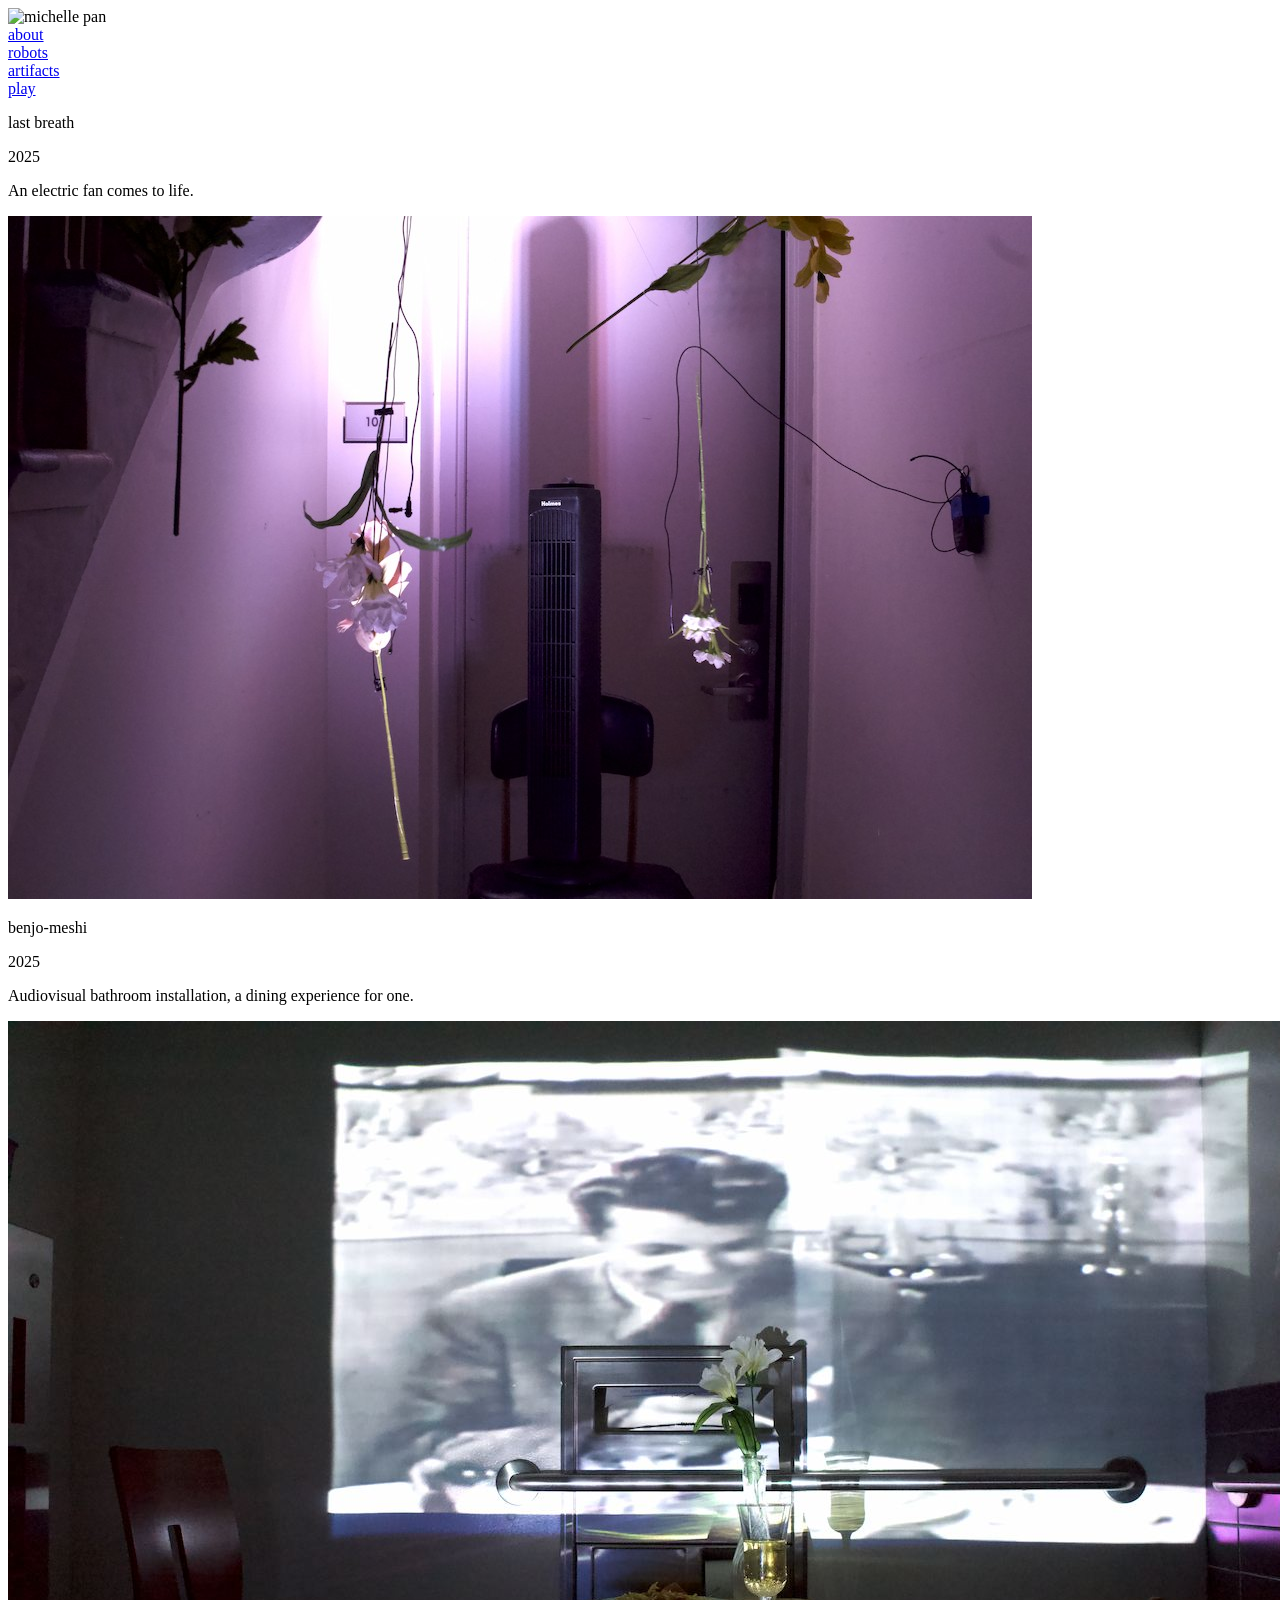
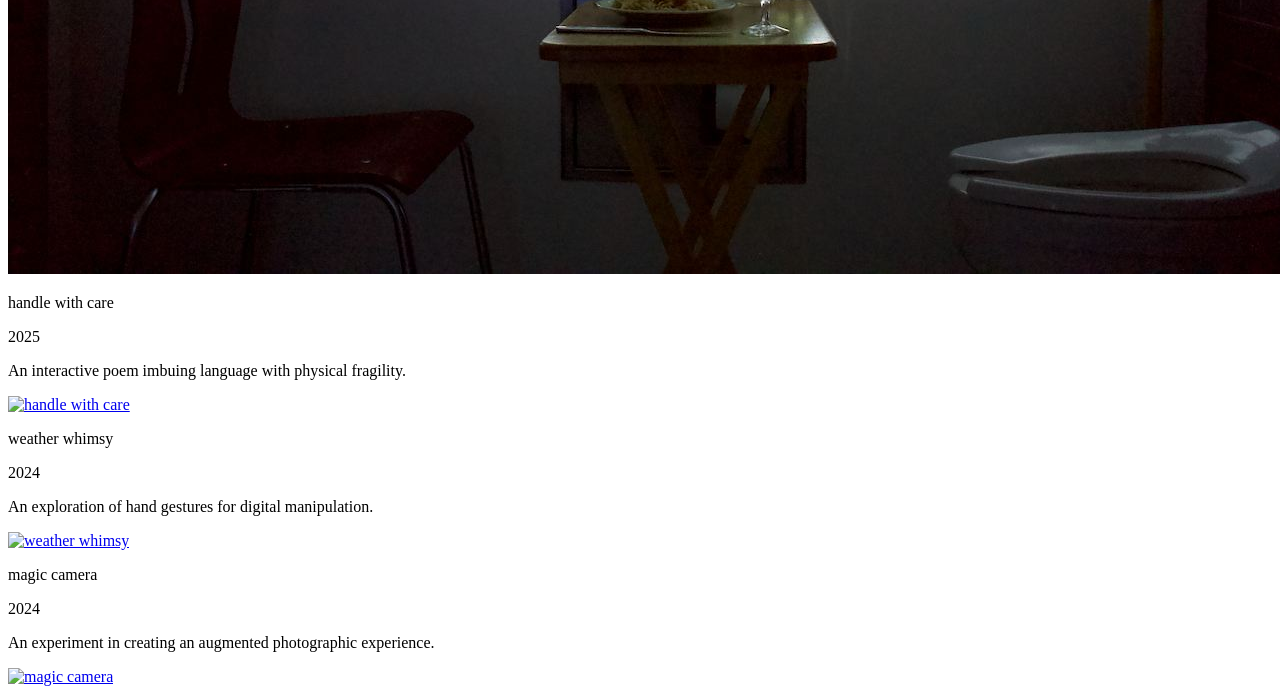
==== artifacts.html @ 30442d81 "Deploy from e8d2493bb4d7d0f6febb4492b449b61fef6c39e6 michelllepan/michelle.computer@e8d2493bb4d7d0f6" ====
<!DOCTYPE html>
<html lang="en-US">
  <head>
    <meta name="viewport" content="width=device-width, initial-scale=1">
    <meta charset="utf-8">
    <title>michelle pan</title>
    <link rel="icon" type="image/svg+xml" href="/assets/images/mp.svg">
    <link rel="stylesheet" href="https://use.typekit.net/omz0idg.css">
    <link rel="stylesheet" href="/assets/css/main.css">
    <!-- Google tag (gtag.js) -->
    <script async src="https://www.googletagmanager.com/gtag/js?id=G-7YN2LJ770T"></script>
    <script>
        window.dataLayer = window.dataLayer || [];
        function gtag(){dataLayer.push(arguments);}
        gtag('js', new Date());

        gtag('config', 'G-7YN2LJ770T');
    </script>
  </head>
  <body>
    <div class="site-wrapper">
        <div class="site-content">
            <div class="sidebar">
    <img src="/assets/images/michelle-pan.svg" alt="michelle pan" class="michelle-pan">
    <div class="sidebar-link-wrapper">
        <a class="sidebar-link yellow-hover" href="/">about</a><br>
        <a class="sidebar-link green-hover" href="/robots">robots</a><br>
        <a class="sidebar-link blue-hover" href="/artifacts">artifacts</a><br>
        <a class="sidebar-link pink-hover" href="/play">play</a>
    </div>
</div>
            <div class="work-content">
    <div class="work-feed">
        
        
        <div class="snippet-wrapper">
    <div class="snippet-header">
        <p class="snippet-title">last breath</p>
        <p class="snippet-date">2025</p>
    </div>
    <p class="snippet-description">An electric fan comes to life.</p>
    <a href="/last-breath" target="_blank">
        <img class="snippet-image" src="/assets/images/breath/cover.jpg" alt="last breath" loading="lazy">
    </a>
</div>
        
        
        
        
        
        <div class="snippet-wrapper">
    <div class="snippet-header">
        <p class="snippet-title">benjo-meshi</p>
        <p class="snippet-date">2025</p>
    </div>
    <p class="snippet-description">Audiovisual bathroom installation, a dining experience for one.</p>
    <a href="/benjo-meshi" target="_blank">
        <img class="snippet-image" src="/assets/images/benjo/cover.jpg" alt="benjo-meshi" loading="lazy">
    </a>
</div>
        
        
        
        
        
        
        
        <div class="snippet-wrapper">
    <div class="snippet-header">
        <p class="snippet-title">handle with care</p>
        <p class="snippet-date">2025</p>
    </div>
    <p class="snippet-description">An interactive poem imbuing language with physical fragility.</p>
    <a href="/handle-with-care" target="_blank">
        <img class="snippet-image" src="/assets/images/handle/cover.jpg" alt="handle with care" loading="lazy">
    </a>
</div>
        
        
        
        
        
        <div class="snippet-wrapper">
    <div class="snippet-header">
        <p class="snippet-title">weather whimsy</p>
        <p class="snippet-date">2024</p>
    </div>
    <p class="snippet-description">An exploration of hand gestures for digital manipulation.</p>
    <a href="/weather-whimsy" target="_blank">
        <img class="snippet-image" src="/assets/images/weather/cover.jpg" alt="weather whimsy" loading="lazy">
    </a>
</div>
        
        
        
        <div class="snippet-wrapper">
    <div class="snippet-header">
        <p class="snippet-title">magic camera</p>
        <p class="snippet-date">2024</p>
    </div>
    <p class="snippet-description">An experiment in creating an augmented photographic experience.</p>
    <a href="/magic-camera" target="_blank">
        <img class="snippet-image" src="/assets/images/magic/cover.jpg" alt="magic camera" loading="lazy">
    </a>
</div>
        
        
    </div>
</div>
        </div>
    </div>
    
    <script>
        (function() {
            let mouseX = 0;
            let mouseY = 0;
            let hoveredImage = null;
            let centeredImage = null;
            const snippetImages = document.querySelectorAll('.snippet-image');
            
            // Check if we're on mobile (matching the CSS media query at 700px)
            function isMobile() {
                return window.innerWidth <= 700;
            }
            
            // Check if an image is centered in the viewport
            function checkCenteredImages() {
                if (!isMobile()) {
                    // On desktop, don't manage centered state
                    return;
                }
                
                const viewportHeight = window.innerHeight;
                const viewportCenter = viewportHeight / 2;
                const threshold = viewportHeight * 0.15; // 15% of viewport height tolerance
                
                let newCenteredImage = null;
                let minDistance = Infinity;
                
                snippetImages.forEach(function(image) {
                    const rect = image.getBoundingClientRect();
                    const imageCenter = rect.top + (rect.height / 2);
                    const distanceFromCenter = Math.abs(imageCenter - viewportCenter);
                    
                    // Check if image is in viewport and center is close to viewport center
                    if (rect.top < viewportHeight && rect.bottom > 0 && distanceFromCenter < threshold) {
                        if (distanceFromCenter < minDistance) {
                            minDistance = distanceFromCenter;
                            newCenteredImage = image;
                        }
                    }
                });
                
                // Update centered image
                if (centeredImage !== newCenteredImage) {
                    // Remove hover from previously centered image (unless it's mouse-hovered)
                    if (centeredImage && centeredImage !== hoveredImage) {
                        centeredImage.classList.remove('hover');
                    }
                    // Add hover to newly centered image
                    if (newCenteredImage) {
                        newCenteredImage.classList.add('hover');
                    }
                    centeredImage = newCenteredImage;
                }
            }
            
            // Track mouse position (for desktop)
            document.addEventListener('mousemove', function(e) {
                if (isMobile()) {
                    // On mobile, don't track mouse for hover
                    return;
                }
                mouseX = e.clientX;
                mouseY = e.clientY;
                updateHoverState();
            });
            
            // Update hover state during scroll
            let scrollTimeout;
            let rafId = null;
            window.addEventListener('scroll', function() {
                clearTimeout(scrollTimeout);
                
                if (isMobile()) {
                    // On mobile, use requestAnimationFrame for smooth centered image detection
                    if (rafId === null) {
                        rafId = requestAnimationFrame(function() {
                            checkCenteredImages();
                            rafId = null;
                        });
                    }
                } else {
                    // On desktop, update hover state based on mouse position
                    updateHoverState();
                    // Also check after scroll ends
                    scrollTimeout = setTimeout(updateHoverState, 50);
                }
            }, { passive: true });
            
            function updateHoverState() {
                if (isMobile()) {
                    // On mobile, hover is managed by centered images
                    return;
                }
                
                // Find element at mouse position
                const elementAtPoint = document.elementFromPoint(mouseX, mouseY);
                const imageUnderMouse = elementAtPoint ? elementAtPoint.closest('.snippet-image') : null;
                
                // Remove hover from previously hovered image
                if (hoveredImage && hoveredImage !== imageUnderMouse) {
                    hoveredImage.classList.remove('hover');
                    hoveredImage = null;
                }
                
                // Add hover to current image if it exists
                if (imageUnderMouse) {
                    imageUnderMouse.classList.add('hover');
                    hoveredImage = imageUnderMouse;
                }
            }
            
            // Use Intersection Observer to optimize - only check images that are in viewport
            if ('IntersectionObserver' in window) {
                const observer = new IntersectionObserver(function(entries) {
                    entries.forEach(function(entry) {
                        // If image leaves viewport, clean up hover state
                        if (!entry.isIntersecting) {
                            if (isMobile()) {
                                // On mobile, if this was the centered image, clear it
                                if (entry.target === centeredImage) {
                                    entry.target.classList.remove('hover');
                                    centeredImage = null;
                                }
                            } else {
                                // On desktop, if this was the hovered image, clear it
                                if (entry.target === hoveredImage) {
                                    entry.target.classList.remove('hover');
                                    hoveredImage = null;
                                }
                            }
                        }
                    });
                }, {
                    root: null,
                    rootMargin: '0px',
                    threshold: 0
                });
                
                // Observe all snippet images
                snippetImages.forEach(function(image) {
                    observer.observe(image);
                });
            }
            
            // Clean up hover state on mouse leave (desktop only)
            document.addEventListener('mouseleave', function() {
                if (!isMobile() && hoveredImage) {
                    hoveredImage.classList.remove('hover');
                    hoveredImage = null;
                }
            });
            
            // Handle window resize to switch between mobile/desktop modes
            let resizeTimeout;
            window.addEventListener('resize', function() {
                clearTimeout(resizeTimeout);
                resizeTimeout = setTimeout(function() {
                    if (isMobile()) {
                        // Switch to mobile mode - check centered images
                        checkCenteredImages();
                        // Clear mouse-based hover
                        if (hoveredImage) {
                            hoveredImage.classList.remove('hover');
                            hoveredImage = null;
                        }
                    } else {
                        // Switch to desktop mode - clear centered image hover
                        if (centeredImage) {
                            centeredImage.classList.remove('hover');
                            centeredImage = null;
                        }
                    }
                }, 100);
            }, { passive: true });
            
            // Initial check for centered images on mobile
            if (isMobile()) {
                checkCenteredImages();
            }
        })();
        
        // Handle audio playback on tower-wrapper click
        (function() {
            const towerWrappers = document.querySelectorAll('.tower-wrapper');
            let audioUnlocked = false;
            
            // Unlock audio on first user interaction
            function unlockAudio() {
                if (audioUnlocked) return;
                audioUnlocked = true;
                
                // Create a silent audio context to unlock audio on first interaction
                // This is more efficient than loading an actual audio file
                try {
                    const audioContext = new (window.AudioContext || window.webkitAudioContext)();
                    const oscillator = audioContext.createOscillator();
                    const gainNode = audioContext.createGain();
                    gainNode.gain.value = 0;
                    oscillator.connect(gainNode);
                    gainNode.connect(audioContext.destination);
                    oscillator.start();
                    oscillator.stop(audioContext.currentTime + 0.001);
                } catch (e) {
                    // Fallback: silently handle if AudioContext is not supported
                }
            }
            
            // Listen for user interactions to unlock audio
            ['click', 'touchstart', 'keydown'].forEach(function(eventType) {
                document.addEventListener(eventType, unlockAudio, { once: true, passive: true });
            });
            
            // Set up click handlers - sounds will overlap and continue playing
            towerWrappers.forEach(function(wrapper) {
                wrapper.addEventListener('click', function() {
                    const audioSrc = wrapper.getAttribute('data-audio');
                    if (!audioSrc) return;
                    
                    // Unlock audio if not already unlocked
                    if (!audioUnlocked) {
                        unlockAudio();
                    }
                    
                    // Create a new audio instance for each play so sounds can overlap
                    // Audio will load on-demand when play() is called
                    const newAudio = new Audio();
                    newAudio.src = audioSrc;
                    newAudio.volume = 0.2; // Play at 20% volume
                    
                    // Add error handling
                    newAudio.addEventListener('error', function(e) {
                        console.error('Audio loading error for', audioSrc, e);
                    });
                    
                    // Play this audio - it will continue until it finishes
                    // The audio will load and play independently, allowing overlaps
                    newAudio.play().then(function() {
                        console.log('Audio playing:', audioSrc);
                    }).catch(function(error) {
                        console.error('Audio play failed:', error, 'for', audioSrc);
                        // If it's a loading issue, wait for the audio to be ready
                        newAudio.addEventListener('canplay', function() {
                            newAudio.play().catch(function(err) {
                                console.error('Retry play failed:', err);
                            });
                        }, { once: true });
                        // Trigger load
                        newAudio.load();
                    });
                });
            });
        })();
    </script>
  </body>
</html>
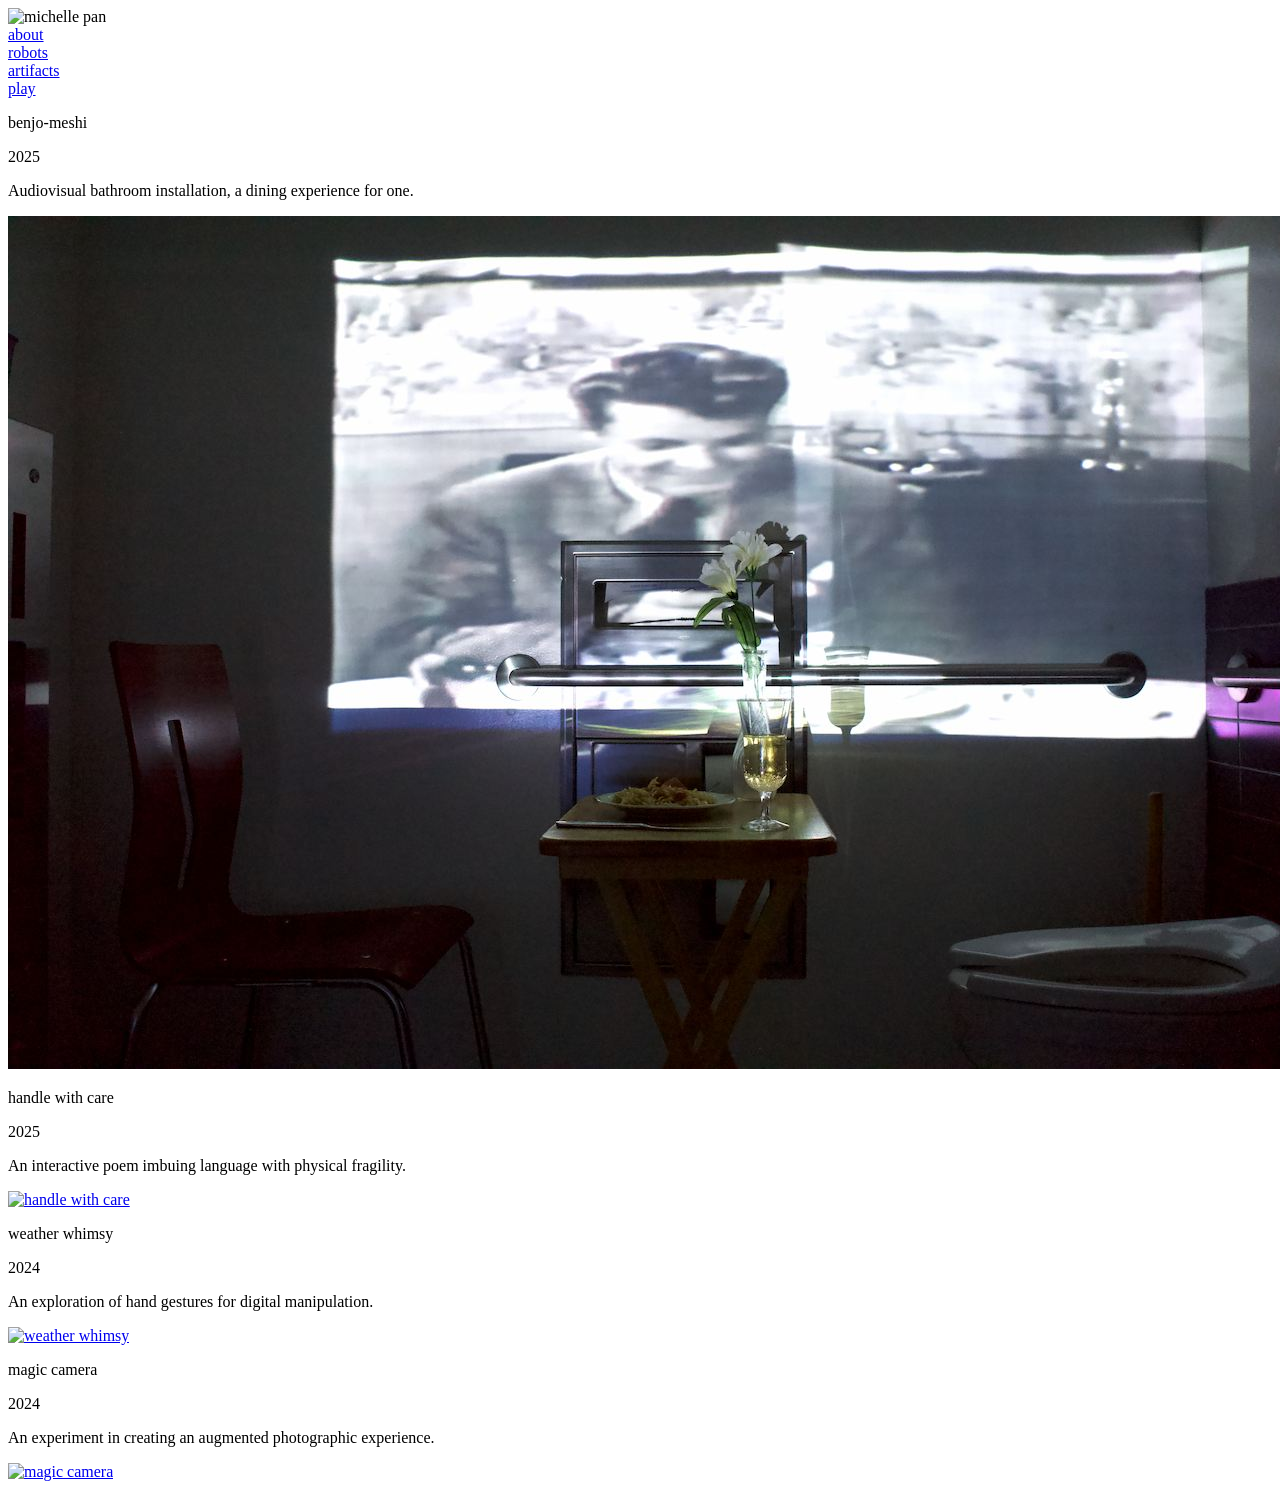
==== commit 0db8b3c9: "Deploy from 1230ed31bfb8830bdc88db1e088866d42df859c2 michelllepan/michelle.computer@1230ed31bfb8830b" ====
--- a/artifacts.html
+++ b/artifacts.html
@@ -5,6 +5,7 @@
     <meta charset="utf-8">
     <title>michelle pan</title>
     <link rel="icon" type="image/svg+xml" href="/assets/images/mp.svg">
+    <link rel="icon" type="image/x-icon" href="/assets/images/mp.ico">
     <link rel="stylesheet" href="https://use.typekit.net/omz0idg.css">
     <link rel="stylesheet" href="/assets/css/main.css">
     <!-- Google tag (gtag.js) -->
@@ -31,19 +32,6 @@
 </div>
             <div class="work-content">
     <div class="work-feed">
-        
-        
-        <div class="snippet-wrapper">
-    <div class="snippet-header">
-        <p class="snippet-title">last breath</p>
-        <p class="snippet-date">2025</p>
-    </div>
-    <p class="snippet-description">An electric fan comes to life.</p>
-    <a href="/last-breath" target="_blank">
-        <img class="snippet-image" src="/assets/images/breath/cover.jpg" alt="last breath" loading="lazy">
-    </a>
-</div>
-        
         
         
         
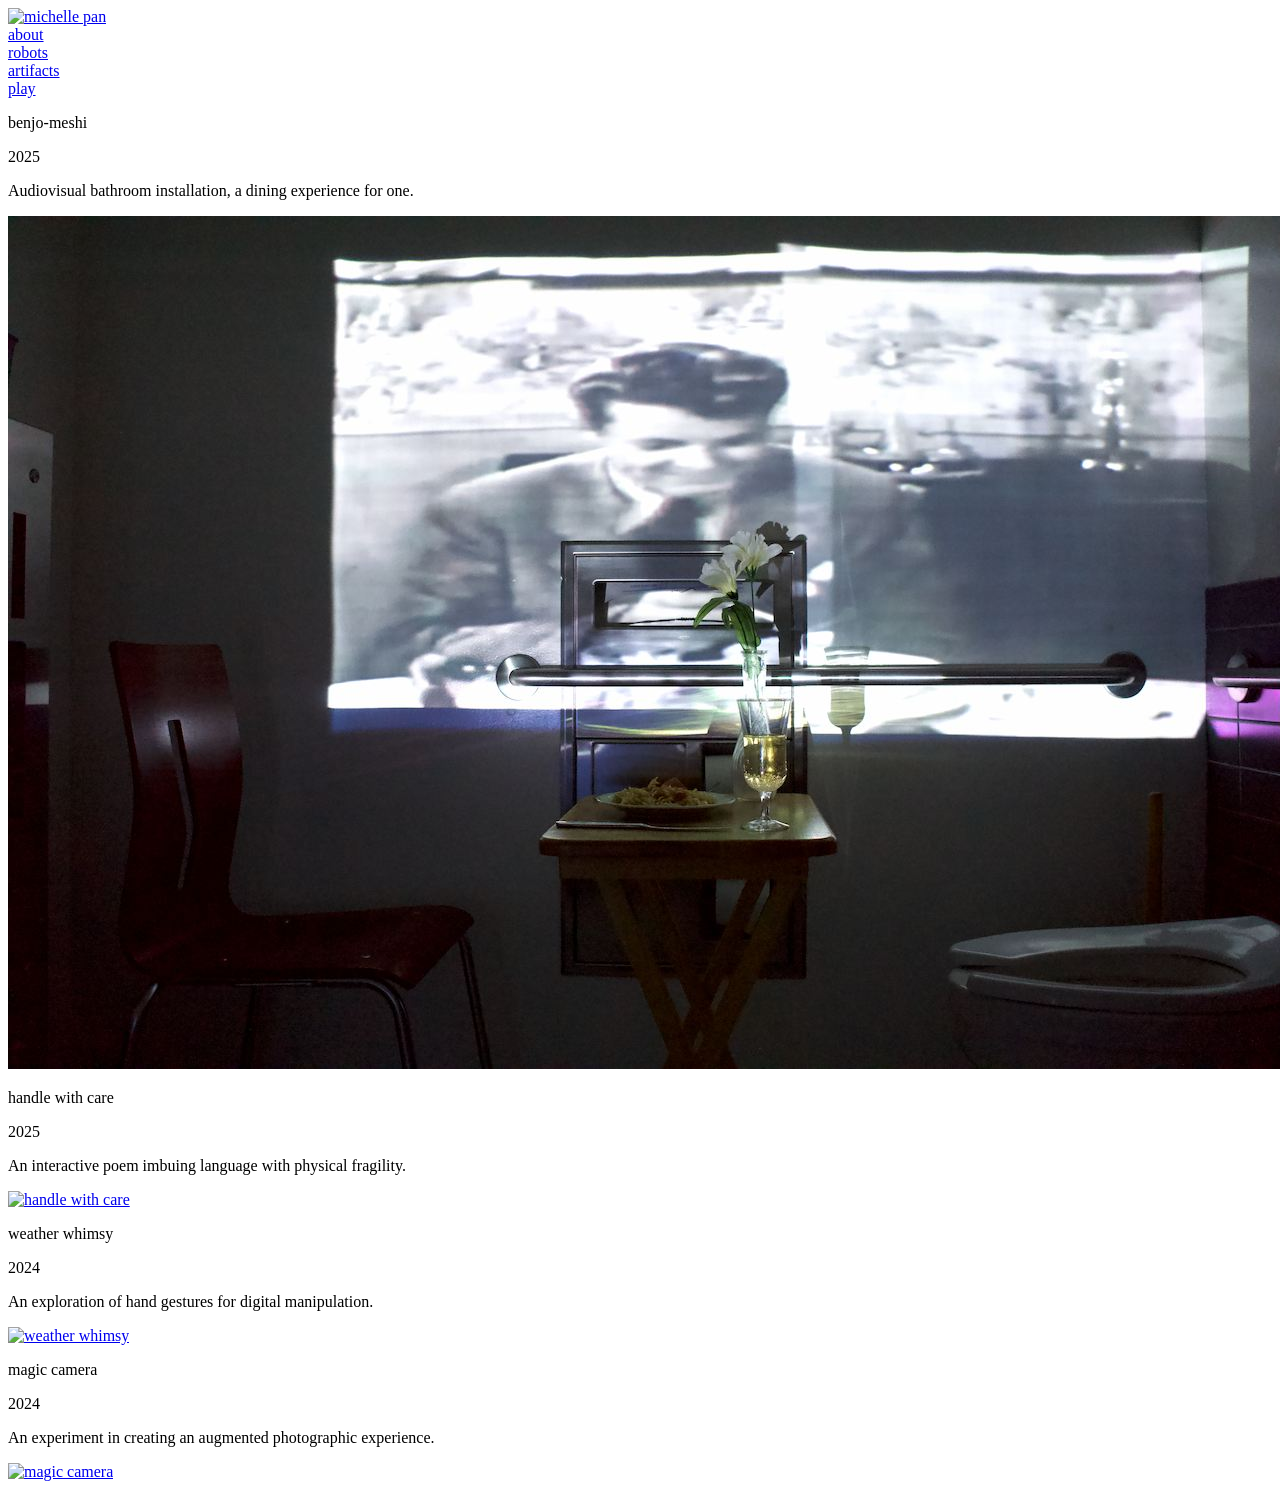
==== commit 9da0cfb1: "Deploy from ebeda0caa2cc8cd9abf7dee05ec9e7a17dc3d966 michelllepan/michelle.computer@ebeda0caa2cc8cd9" ====
--- a/artifacts.html
+++ b/artifacts.html
@@ -22,7 +22,7 @@
     <div class="site-wrapper">
         <div class="site-content">
             <div class="sidebar">
-    <img src="/assets/images/michelle-pan.svg" alt="michelle pan" class="michelle-pan">
+    <a href="/"><img src="/assets/images/michelle-pan.svg" alt="michelle pan" class="michelle-pan"></a>
     <div class="sidebar-link-wrapper">
         <a class="sidebar-link yellow-hover" href="/">about</a><br>
         <a class="sidebar-link green-hover" href="/robots">robots</a><br>
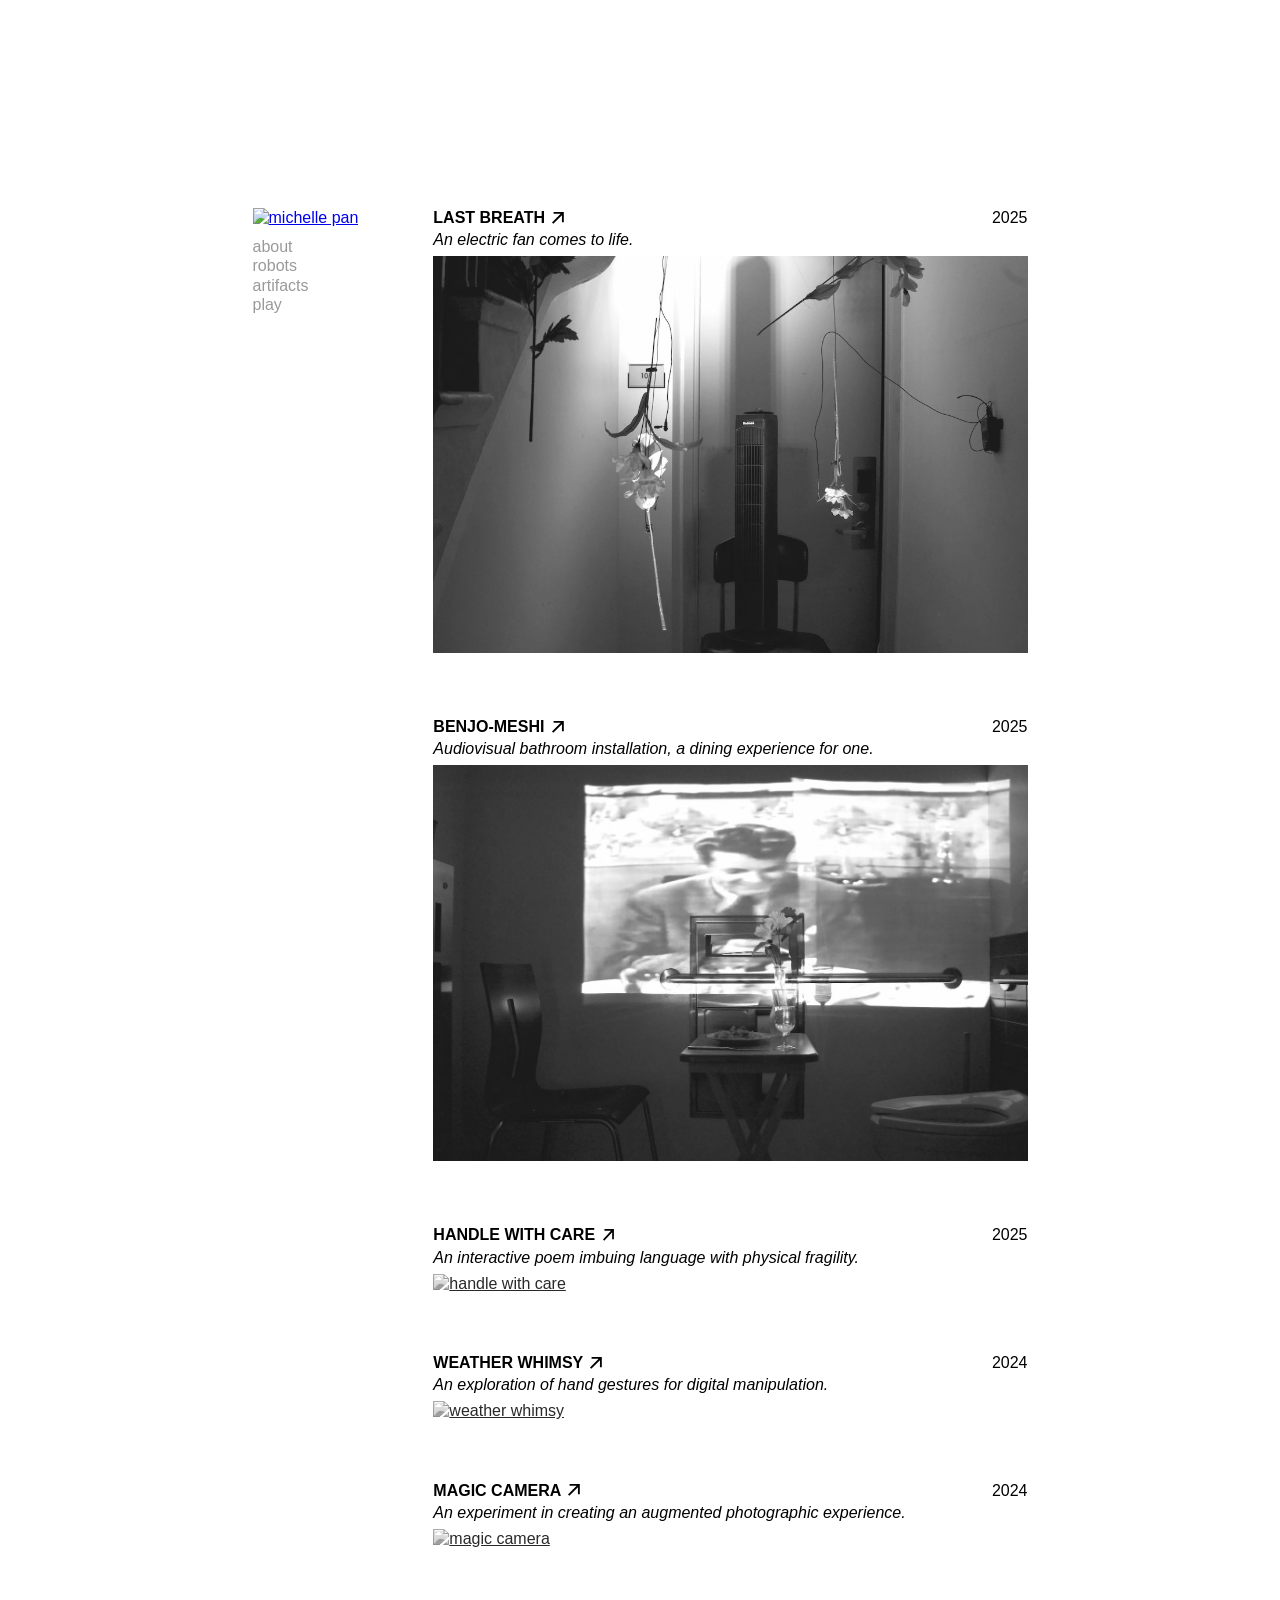
==== commit d151816b: "Deploy from e7614c2f171b9dc1b54f4a8e8bc02a6432c78faa michelllepan/michelle.computer@e7614c2f171b9dc1" ====
--- a/artifacts.html
+++ b/artifacts.html
@@ -34,11 +34,30 @@
     <div class="work-feed">
         
         
-        
-        
-        <div class="snippet-wrapper">
-    <div class="snippet-header">
-        <p class="snippet-title">benjo-meshi</p>
+        <div class="snippet-wrapper">
+    <div class="snippet-header">
+        <a href="/last-breath" target="_blank" class="snippet-title">
+            last breath
+            <img src="/assets/images/arrow.svg" alt="arrow" class="arrow-icon">
+        </a>
+        <p class="snippet-date">2025</p>
+    </div>
+    <p class="snippet-description">An electric fan comes to life.</p>
+    <a href="/last-breath" target="_blank">
+        <img class="snippet-image" src="/assets/images/breath/cover.jpg" alt="last breath" loading="lazy">
+    </a>
+</div>
+        
+        
+        
+        
+        
+        <div class="snippet-wrapper">
+    <div class="snippet-header">
+        <a href="/benjo-meshi" target="_blank" class="snippet-title">
+            benjo-meshi
+            <img src="/assets/images/arrow.svg" alt="arrow" class="arrow-icon">
+        </a>
         <p class="snippet-date">2025</p>
     </div>
     <p class="snippet-description">Audiovisual bathroom installation, a dining experience for one.</p>
@@ -55,7 +74,10 @@
         
         <div class="snippet-wrapper">
     <div class="snippet-header">
-        <p class="snippet-title">handle with care</p>
+        <a href="/handle-with-care" target="_blank" class="snippet-title">
+            handle with care
+            <img src="/assets/images/arrow.svg" alt="arrow" class="arrow-icon">
+        </a>
         <p class="snippet-date">2025</p>
     </div>
     <p class="snippet-description">An interactive poem imbuing language with physical fragility.</p>
@@ -70,7 +92,10 @@
         
         <div class="snippet-wrapper">
     <div class="snippet-header">
-        <p class="snippet-title">weather whimsy</p>
+        <a href="/weather-whimsy" target="_blank" class="snippet-title">
+            weather whimsy
+            <img src="/assets/images/arrow.svg" alt="arrow" class="arrow-icon">
+        </a>
         <p class="snippet-date">2024</p>
     </div>
     <p class="snippet-description">An exploration of hand gestures for digital manipulation.</p>
@@ -83,7 +108,10 @@
         
         <div class="snippet-wrapper">
     <div class="snippet-header">
-        <p class="snippet-title">magic camera</p>
+        <a href="/magic-camera" target="_blank" class="snippet-title">
+            magic camera
+            <img src="/assets/images/arrow.svg" alt="arrow" class="arrow-icon">
+        </a>
         <p class="snippet-date">2024</p>
     </div>
     <p class="snippet-description">An experiment in creating an augmented photographic experience.</p>
--- a/assets/css/main.css
+++ b/assets/css/main.css
@@ -0,0 +1,283 @@
+@import url("https://fonts.googleapis.com/css2?family=Noto+Serif:ital,wght@0,100..900;1,100..900&display=swap");
+body {
+  font-family: helvetica, sans-serif;
+  line-height: 1.2;
+}
+
+p {
+  margin-top: 0px;
+}
+
+.site-wrapper {
+  display: flex;
+  justify-content: center;
+  align-items: center;
+  height: 100%;
+  width: 100%;
+}
+
+.site-content {
+  display: flex;
+  gap: 75px;
+  width: 775px;
+  margin: 200px 40px 100px 40px;
+}
+
+.site-content > div:first-child {
+  flex: 0 0 auto;
+}
+
+.site-content > div:last-child {
+  flex: 1 1 0%;
+}
+
+.michelle-pan {
+  width: 120px;
+  margin-top: -10px;
+}
+
+.sidebar-link-wrapper {
+  margin-top: 10px;
+}
+
+.sidebar-link {
+  text-decoration: none;
+  color: #999;
+}
+
+.sidebar-link:hover {
+  color: #000;
+}
+
+.experience-item {
+  margin-top: 5px;
+}
+
+.entity-link {
+  text-decoration: underline;
+  text-decoration-color: #ccc;
+  text-underline-offset: 2px;
+  color: #000;
+}
+
+.social-wrapper {
+  list-style: none;
+  margin-top: 30px;
+  padding: 0;
+}
+
+.social-link {
+  display: inline-block;
+  text-decoration: none;
+  color: #999;
+}
+
+.social-link:hover {
+  color: #000;
+}
+
+.experience {
+  margin-top: 5px;
+}
+
+.work-feed {
+  display: flex;
+  flex-direction: column;
+  gap: 30px;
+}
+
+.arrow-icon {
+  height: 0.8em;
+  vertical-align: middle;
+  margin-left: 3px;
+  margin-bottom: 1px;
+}
+
+.snippet-wrapper {
+  margin-bottom: 30px;
+}
+
+.snippet-header {
+  display: flex;
+  justify-content: space-between;
+  align-items: center;
+}
+
+.snippet-title {
+  font-weight: 600;
+  text-transform: uppercase;
+  margin: 0px 0px;
+  text-decoration: none;
+  color: #000;
+}
+
+.snippet-title:hover {
+  cursor: pointer;
+}
+
+.snippet-date {
+  margin: 0px 0px;
+}
+
+.snippet-description {
+  font-style: italic;
+  margin-top: 3px;
+  margin-bottom: 7px;
+}
+
+.snippet-image {
+  width: 100%;
+  filter: grayscale(100%);
+  opacity: 0.9;
+  transition: filter 2s, opacity 2s;
+}
+
+.snippet-image:hover,
+.snippet-image.hover {
+  filter: none;
+  opacity: 1.5;
+  transition: filter 0s, opacity 0s;
+}
+
+.play {
+  font-family: "Noto Serif", serif;
+  font-style: italic;
+  font-size: 24px;
+  color: #bbb;
+  display: inline-block;
+  margin-bottom: 15px;
+  text-decoration: none;
+}
+
+.play-word {
+  font-weight: 800;
+}
+
+.blue-hover:hover {
+  color: #2584ac;
+  text-decoration-color: #2584ac;
+}
+
+.pink-hover:hover {
+  color: #b32076;
+  text-decoration-color: #b32076;
+}
+
+.yellow-hover:hover {
+  color: #dca40c;
+  text-decoration-color: #dca40c;
+}
+
+.purple-hover:hover {
+  color: #7e1aad;
+  text-decoration-color: #7e1aad;
+}
+
+.green-hover:hover {
+  color: #458a0c;
+  text-decoration-color: #458a0c;
+}
+
+.blue-highlight:hover {
+  text-decoration-color: rgba(37, 132, 172, 0.2);
+  background-color: rgba(37, 132, 172, 0.2);
+}
+
+.pink-highlight:hover {
+  text-decoration-color: rgba(179, 32, 118, 0.2);
+  background-color: rgba(179, 32, 118, 0.2);
+}
+
+.yellow-highlight:hover {
+  text-decoration-color: rgba(220, 164, 12, 0.2);
+  background-color: rgba(220, 164, 12, 0.2);
+}
+
+.purple-highlight:hover {
+  text-decoration-color: rgba(126, 26, 173, 0.2);
+  background-color: rgba(126, 26, 173, 0.2);
+}
+
+.green-highlight:hover {
+  text-decoration-color: rgba(69, 138, 12, 0.2);
+  background-color: rgba(69, 138, 12, 0.2);
+}
+
+.sidebar-link:not(:hover), .social-link:not(:hover), .entity-link:not(:hover), .play:not(:hover) {
+  transition: filter 2s, opacity 2s, color 2s, text-decoration 2s, text-decoration-color 2s, background-color 2s;
+}
+
+.caption {
+  margin-top: 10px;
+  font-size: 12px;
+  color: #666;
+  text-align: center;
+}
+
+.tower-row {
+  display: flex;
+  flex-direction: row;
+  justify-content: center;
+  align-items: end;
+  flex-wrap: wrap;
+  row-gap: 0px;
+  margin-top: 20px;
+  gap: 20px;
+  width: 100%;
+  max-width: 100%;
+}
+
+.tower-wrapper {
+  display: flex;
+  flex-direction: column;
+  justify-content: center;
+  align-items: center;
+  flex-wrap: wrap;
+  flex: 0 1 auto;
+  min-width: 0;
+  max-width: 100%;
+}
+
+.tower-wrapper img {
+  max-height: 200px;
+  vertical-align: middle;
+}
+
+.tower-wrapper:hover {
+  cursor: pointer;
+}
+
+@media (max-width: 1175px) {
+  .site-content {
+    margin: 17vw 40px 100px 40px;
+  }
+}
+@media (max-width: 700px) {
+  .site-content {
+    flex-direction: column;
+    width: 100%;
+    gap: 30px;
+    margin: 70px 35px 100px 35px;
+  }
+  .sidebar {
+    display: flex;
+    flex-direction: row;
+    justify-content: space-between;
+    align-items: flex-start;
+    margin-bottom: 12px;
+  }
+  .sidebar-link-wrapper {
+    text-align: right;
+    margin-top: 0px;
+  }
+  .tower-row {
+    align-items: center;
+    gap: 15px;
+    margin-top: 10px;
+  }
+  .tower-wrapper img {
+    max-height: 200px;
+  }
+}
+
+/*# sourceMappingURL=main.css.map */
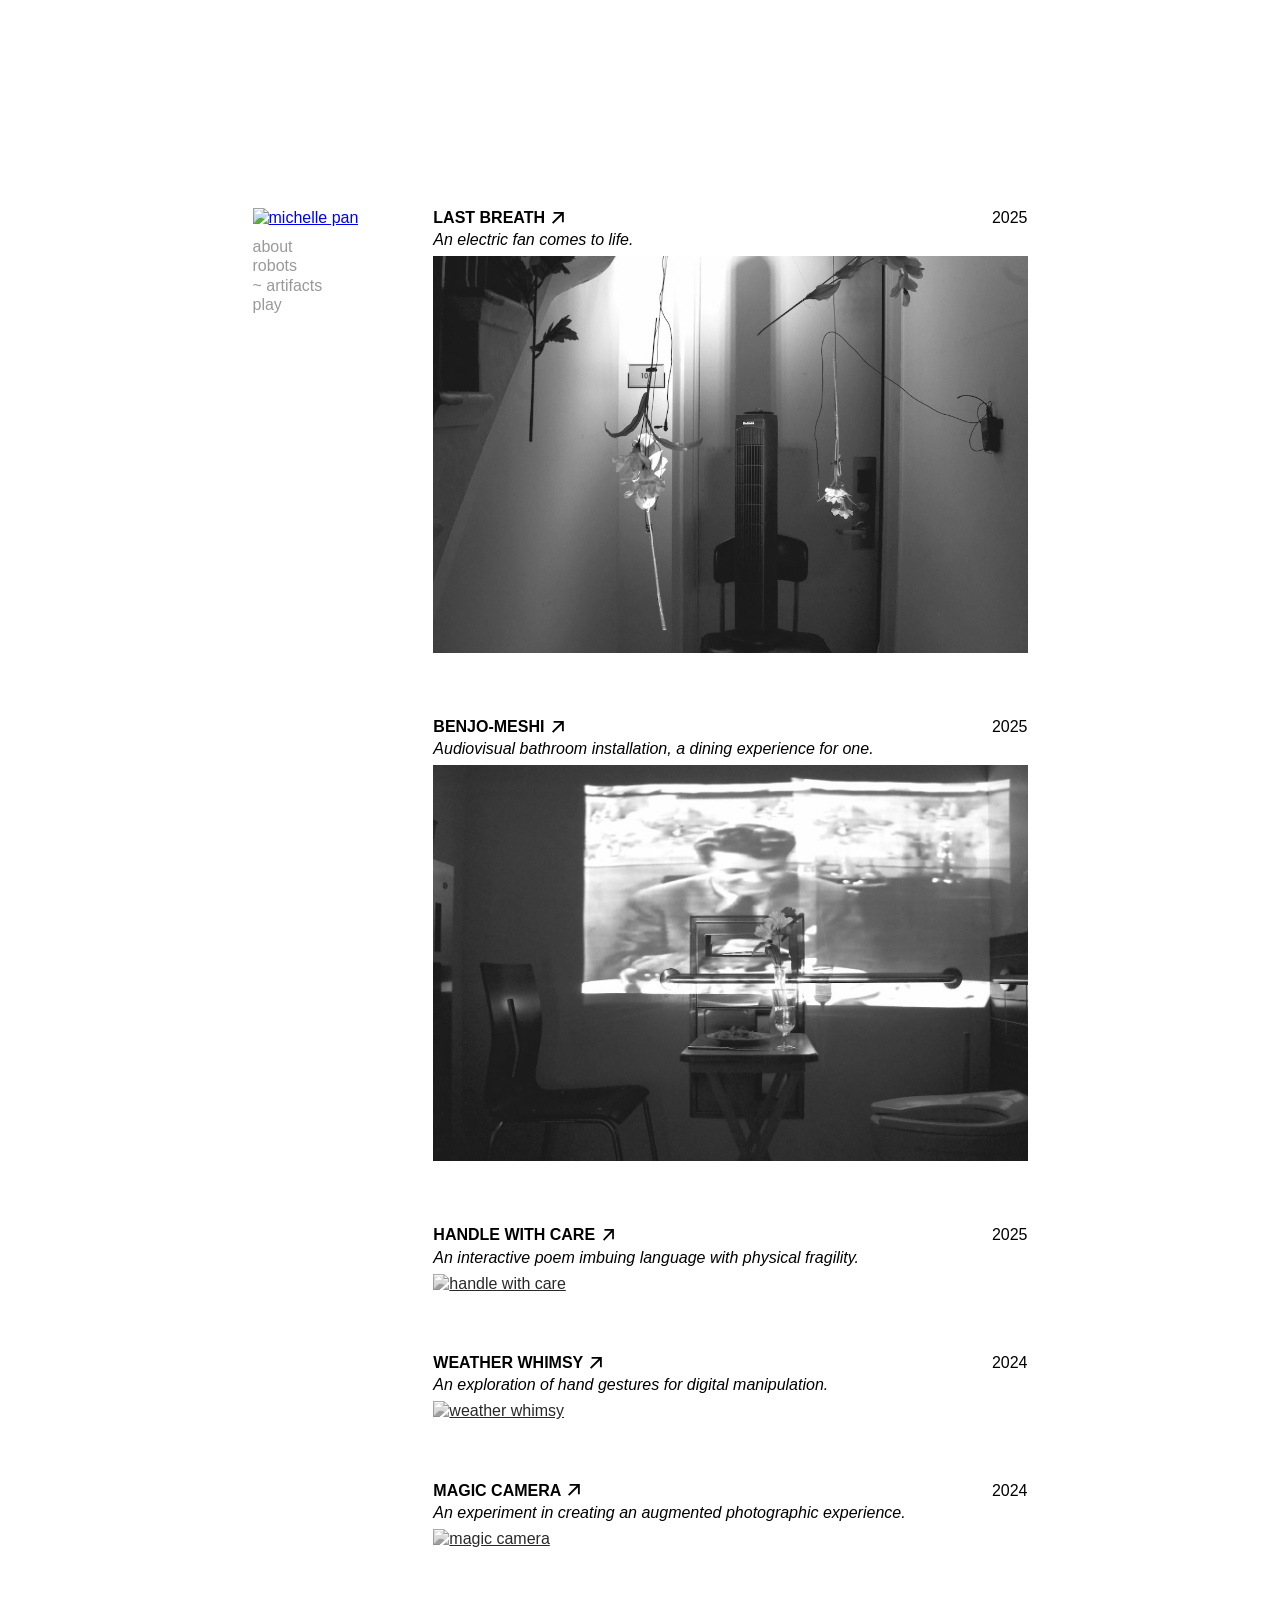
==== commit f6e47bac: "Deploy from df66a57f747abbcf922ea4d51e4a03fed0069110 michelllepan/michelle.computer@df66a57f747abbcf" ====
--- a/artifacts.html
+++ b/artifacts.html
@@ -26,7 +26,7 @@
     <div class="sidebar-link-wrapper">
         <a class="sidebar-link yellow-hover" href="/">about</a><br>
         <a class="sidebar-link green-hover" href="/robots">robots</a><br>
-        <a class="sidebar-link blue-hover" href="/artifacts">artifacts</a><br>
+        <a class="sidebar-link blue-hover" href="/artifacts">~ artifacts</a><br>
         <a class="sidebar-link pink-hover" href="/play">play</a>
     </div>
 </div>
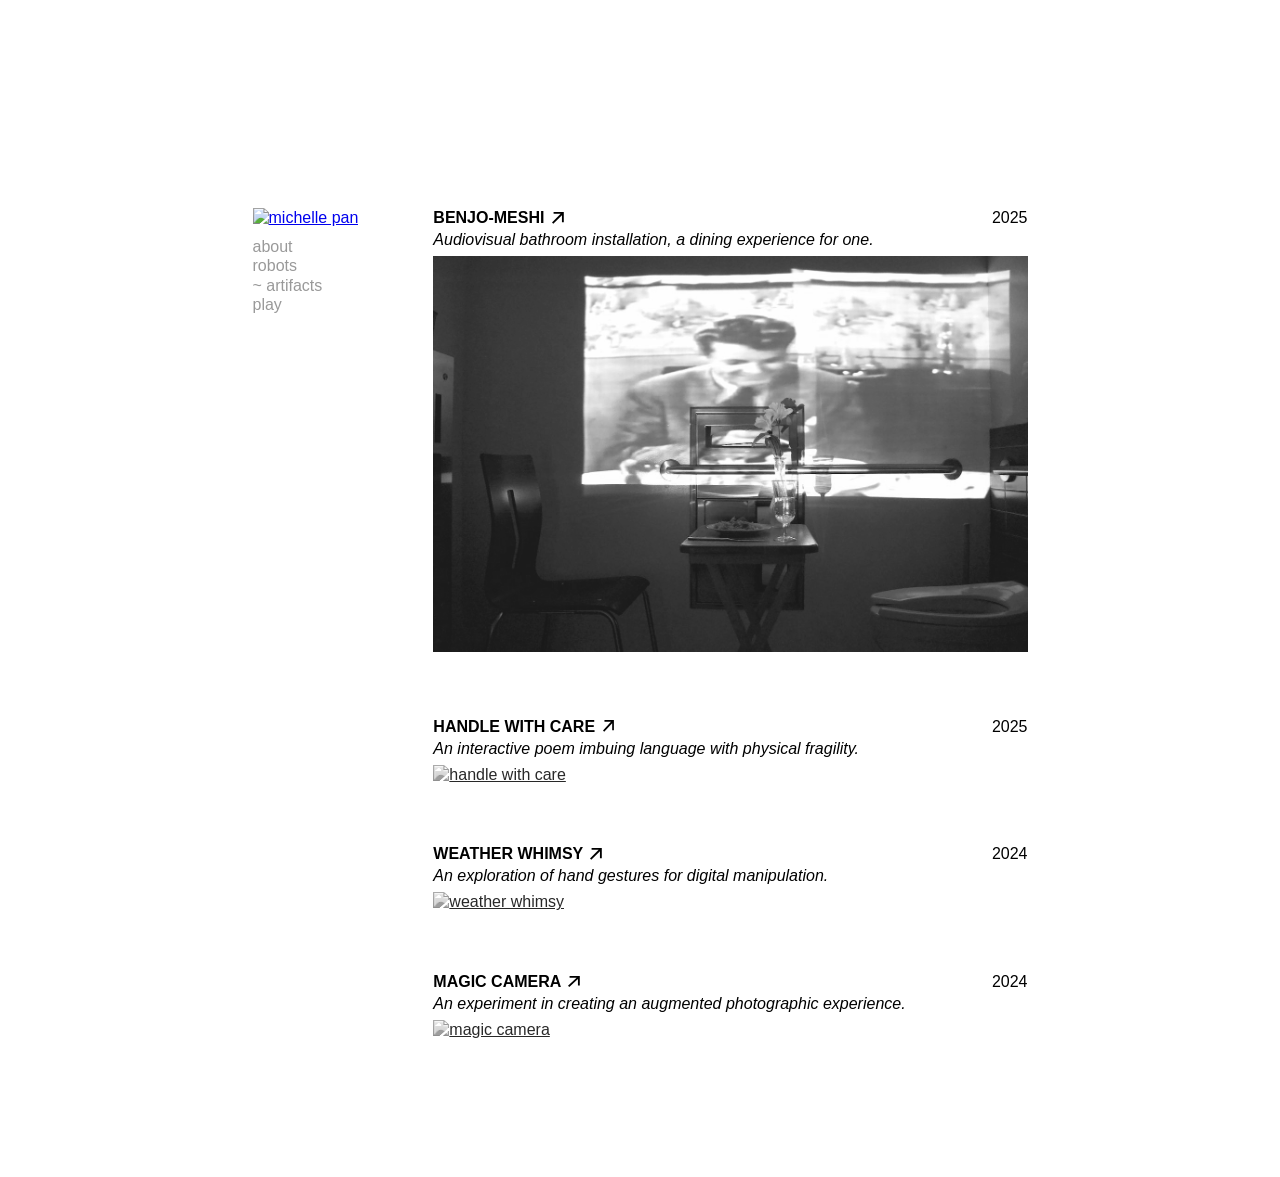
==== commit fed13516: "Deploy from eed7ad110f657de905617bf43cb1f50b7bbe72f9 michelllepan/michelle.computer@eed7ad110f657de9" ====
--- a/artifacts.html
+++ b/artifacts.html
@@ -34,20 +34,6 @@
     <div class="work-feed">
         
         
-        <div class="snippet-wrapper">
-    <div class="snippet-header">
-        <a href="/last-breath" target="_blank" class="snippet-title">
-            last breath
-            <img src="/assets/images/arrow.svg" alt="arrow" class="arrow-icon">
-        </a>
-        <p class="snippet-date">2025</p>
-    </div>
-    <p class="snippet-description">An electric fan comes to life.</p>
-    <a href="/last-breath" target="_blank">
-        <img class="snippet-image" src="/assets/images/breath/cover.jpg" alt="last breath" loading="lazy">
-    </a>
-</div>
-        
         
         
         
